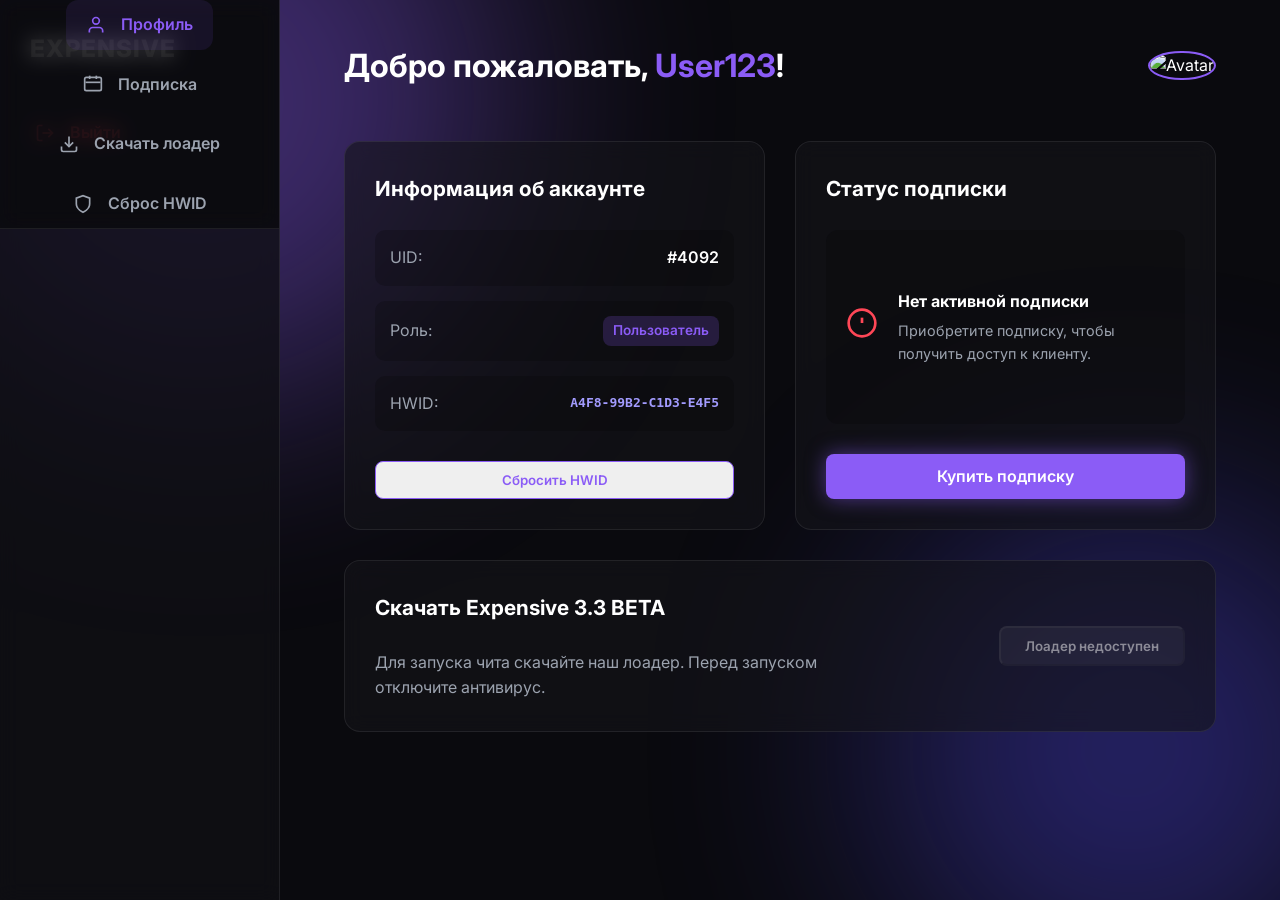
==== dashboard.html @ 33d97d55 "Add Dashboard and Stats" ====
<!DOCTYPE html>
<html lang="ru">
<head>
    <meta charset="UTF-8">
    <meta name="viewport" content="width=device-width, initial-scale=1.0">
    <title>Expensive 3.3 BETA - Личный кабинет</title>
    <link rel="stylesheet" href="style.css">
    <link href="https://fonts.googleapis.com/css2?family=Inter:wght@400;600;800&display=swap" rel="stylesheet">
</head>
<body class="dashboard-body">
    <div class="background-effects">
        <div class="glow-orb orb-1"></div>
        <div class="glow-orb orb-2"></div>
    </div>

    <div class="dashboard-layout">
        <!-- Sidebar -->
        <aside class="sidebar">
            <div class="logo">EXPENSIVE</div>
            <nav class="sidebar-nav">
                <a href="#" class="nav-item active">
                    <svg width="20" height="20" viewBox="0 0 24 24" fill="none" stroke="currentColor" stroke-width="2"><path d="M20 21v-2a4 4 0 0 0-4-4H8a4 4 0 0 0-4 4v2"/><circle cx="12" cy="7" r="4"/></svg>
                    Профиль
                </a>
                <a href="#" class="nav-item">
                    <svg width="20" height="20" viewBox="0 0 24 24" fill="none" stroke="currentColor" stroke-width="2"><rect x="2" y="4" width="20" height="16" rx="2" ry="2"/><line x1="16" y1="2" x2="16" y2="6"/><line x1="8" y1="2" x2="8" y2="6"/><line x1="3" y1="10" x2="21" y2="10"/></svg>
                    Подписка
                </a>
                <a href="#" class="nav-item">
                    <svg width="20" height="20" viewBox="0 0 24 24" fill="none" stroke="currentColor" stroke-width="2"><path d="M21 15v4a2 2 0 0 1-2 2H5a2 2 0 0 1-2-2v-4"/><polyline points="7 10 12 15 17 10"/><line x1="12" y1="15" x2="12" y2="3"/></svg>
                    Скачать лоадер
                </a>
                <a href="#" class="nav-item">
                    <svg width="20" height="20" viewBox="0 0 24 24" fill="none" stroke="currentColor" stroke-width="2"><path d="M12 22s8-4 8-10V5l-8-3-8 3v7c0 6 8 10 8 10z"/></svg>
                    Сброс HWID
                </a>
            </nav>
            <div class="sidebar-footer">
                <a href="index.html" class="nav-item logout">
                    <svg width="20" height="20" viewBox="0 0 24 24" fill="none" stroke="currentColor" stroke-width="2"><path d="M9 21H5a2 2 0 0 1-2-2V5a2 2 0 0 1 2-2h4"/><polyline points="16 17 21 12 16 7"/><line x1="21" y1="12" x2="9" y2="12"/></svg>
                    Выйти
                </a>
            </div>
        </aside>

        <!-- Main Content -->
        <main class="dashboard-main">
            <header class="dashboard-header">
                <h2>Добро пожаловать, <span>User123</span>!</h2>
                <div class="user-avatar">
                    <img src="https://ui-avatars.com/api/?name=User&background=6c5ce7&color=fff" alt="Avatar">
                </div>
            </header>

            <div class="dashboard-grid">
                <!-- User Info Card -->
                <div class="dash-card">
                    <h3>Информация об аккаунте</h3>
                    <div class="info-list">
                        <div class="info-item">
                            <span class="label">UID:</span>
                            <span class="value">#4092</span>
                        </div>
                        <div class="info-item">
                            <span class="label">Роль:</span>
                            <span class="value badge-user">Пользователь</span>
                        </div>
                        <div class="info-item">
                            <span class="label">HWID:</span>
                            <span class="value hwid-hash">A4F8-99B2-C1D3-E4F5</span>
                        </div>
                    </div>
                    <button class="btn btn-outline dash-btn">Сбросить HWID</button>
                </div>

                <!-- Subscription Card -->
                <div class="dash-card sub-card">
                    <h3>Статус подписки</h3>
                    <div class="sub-status">
                        <div class="status-icon inactive">
                            <svg width="32" height="32" viewBox="0 0 24 24" fill="none" stroke="currentColor" stroke-width="2"><circle cx="12" cy="12" r="10"/><line x1="12" y1="8" x2="12" y2="12"/><line x1="12" y1="16" x2="12.01" y2="16"/></svg>
                        </div>
                        <div class="status-text">
                            <h4>Нет активной подписки</h4>
                            <p>Приобретите подписку, чтобы получить доступ к клиенту.</p>
                        </div>
                    </div>
                    <a href="index.html#pricing" class="btn btn-primary dash-btn">Купить подписку</a>
                </div>

                <!-- Download Card -->
                <div class="dash-card download-card full-width">
                    <div class="download-content">
                        <h3>Скачать Expensive 3.3 BETA</h3>
                        <p>Для запуска чита скачайте наш лоадер. Перед запуском отключите антивирус.</p>
                    </div>
                    <button class="btn btn-secondary download-btn" disabled>Лоадер недоступен</button>
                </div>
            </div>
        </main>
    </div>
</body>
</html>
---- style.css ----
:root {
    --bg-main: #0a0a0e;
    --bg-card: rgba(20, 20, 26, 0.6);
    --primary: #8b5cf6;
    --primary-glow: rgba(139, 92, 246, 0.5);
    --text-main: #ffffff;
    --text-muted: #9ca3af;
    --border: rgba(255, 255, 255, 0.08);
}

* {
    margin: 0;
    padding: 0;
    box-sizing: border-box;
    font-family: 'Inter', sans-serif;
}

body {
    background-color: var(--bg-main);
    color: var(--text-main);
    overflow-x: hidden;
    line-height: 1.6;
}

/* Background Orbs */
.background-effects {
    position: fixed;
    top: 0; left: 0; width: 100vw; height: 100vh;
    z-index: -1;
    overflow: hidden;
}
.glow-orb {
    position: absolute;
    border-radius: 50%;
    filter: blur(120px);
    opacity: 0.4;
}
.orb-1 {
    width: 600px; height: 600px;
    background: var(--primary);
    top: -200px; left: -100px;
}
.orb-2 {
    width: 500px; height: 500px;
    background: #4f46e5;
    bottom: -100px; right: -100px;
}

/* Navigation */
nav {
    display: flex;
    justify-content: space-between;
    align-items: center;
    padding: 20px 5%;
    background: rgba(10, 10, 14, 0.7);
    backdrop-filter: blur(10px);
    position: fixed;
    width: 100%;
    top: 0;
    z-index: 100;
    border-bottom: 1px solid var(--border);
}
.logo {
    font-weight: 800;
    font-size: 1.5rem;
    letter-spacing: 1px;
}
.logo span {
    color: var(--primary);
    font-size: 1rem;
    vertical-align: top;
    margin-left: 5px;
}
.nav-links {
    display: flex;
    list-style: none;
    gap: 30px;
}
.nav-links a {
    color: var(--text-muted);
    text-decoration: none;
    transition: color 0.3s;
    font-weight: 600;
}
.nav-links a:hover {
    color: var(--text-main);
}

/* Buttons */
.btn {
    padding: 10px 24px;
    border-radius: 8px;
    text-decoration: none;
    font-weight: 600;
    transition: all 0.3s ease;
    cursor: pointer;
    display: inline-block;
}
.btn-primary {
    background: var(--primary);
    color: white;
    box-shadow: 0 0 20px var(--primary-glow);
}
.btn-primary:hover {
    box-shadow: 0 0 30px var(--primary-glow);
    transform: translateY(-2px);
}
.btn-secondary {
    background: rgba(255, 255, 255, 0.1);
    color: white;
}
.btn-secondary:hover {
    background: rgba(255, 255, 255, 0.15);
}
.btn-outline {
    border: 1px solid var(--primary);
    color: var(--primary);
}
.btn-outline:hover {
    background: var(--primary);
    color: white;
    box-shadow: 0 0 15px var(--primary-glow);
}

/* Hero Section */
.hero {
    height: 100vh;
    display: flex;
    align-items: center;
    justify-content: center;
    text-align: center;
    padding: 0 20px;
}
.badge {
    display: inline-block;
    padding: 6px 12px;
    border-radius: 20px;
    background: rgba(139, 92, 246, 0.15);
    color: var(--primary);
    font-size: 0.85rem;
    font-weight: 800;
    margin-bottom: 20px;
    border: 1px solid var(--primary-glow);
}
.hero h1 {
    font-size: 4rem;
    font-weight: 800;
    line-height: 1.1;
    margin-bottom: 20px;
}
.hero p {
    color: var(--text-muted);
    font-size: 1.2rem;
    max-width: 600px;
    margin: 0 auto 30px auto;
}
.cta-buttons {
    display: flex;
    gap: 15px;
    justify-content: center;
}

/* Shared Sections */
section {
    padding: 100px 5%;
}
.section-title {
    text-align: center;
    font-size: 2.5rem;
    margin-bottom: 60px;
}
.section-title span {
    color: var(--primary);
}

/* Features */
.feature-grid {
    display: grid;
    grid-template-columns: repeat(auto-fit, minmax(300px, 1fr));
    gap: 30px;
    max-width: 1200px;
    margin: 0 auto;
}
.feature-card {
    background: var(--bg-card);
    border: 1px solid var(--border);
    padding: 40px;
    border-radius: 16px;
    backdrop-filter: blur(10px);
    transition: transform 0.3s, border-color 0.3s;
}
.feature-card:hover {
    transform: translateY(-5px);
    border-color: var(--primary);
}
.feature-card .icon {
    font-size: 2.5rem;
    margin-bottom: 20px;
}
.feature-card h3 {
    margin-bottom: 10px;
    font-size: 1.3rem;
}
.feature-card p {
    color: var(--text-muted);
}

/* Pricing */
.pricing-grid {
    display: grid;
    grid-template-columns: repeat(auto-fit, minmax(300px, 1fr));
    gap: 30px;
    max-width: 1000px;
    margin: 0 auto;
}
.price-card {
    background: var(--bg-card);
    border: 1px solid var(--border);
    padding: 40px;
    border-radius: 16px;
    backdrop-filter: blur(10px);
    text-align: center;
    position: relative;
    display: flex;
    flex-direction: column;
}
.price-card.popular {
    border-color: var(--primary);
    transform: scale(1.05);
    box-shadow: 0 0 30px rgba(139, 92, 246, 0.1);
}
.popular-badge {
    position: absolute;
    top: -12px;
    left: 50%;
    transform: translateX(-50%);
    background: var(--primary);
    color: white;
    padding: 4px 12px;
    border-radius: 20px;
    font-size: 0.8rem;
    font-weight: 800;
}
.price-card h3 {
    font-size: 1.5rem;
    margin-bottom: 15px;
}
.price-card .price {
    font-size: 2.5rem;
    font-weight: 800;
    margin-bottom: 30px;
}
.price-card .price span {
    font-size: 1rem;
    color: var(--text-muted);
}
.price-card ul {
    list-style: none;
    margin-bottom: 30px;
    flex-grow: 1;
}
.price-card ul li {
    margin-bottom: 15px;
    color: var(--text-muted);
}
.price-card .btn {
    width: 100%;
}

/* Footer */
footer {
    border-top: 1px solid var(--border);
    padding: 40px 5%;
    display: flex;
    justify-content: space-between;
    align-items: center;
    background: rgba(10, 10, 14, 0.8);
}
footer .logo {
    font-size: 1.2rem;
}
footer p {
    color: var(--text-muted);
    font-size: 0.9rem;
}
.socials a {
    color: var(--text-muted);
    text-decoration: none;
    margin-left: 20px;
    transition: color 0.3s;
}
.socials a:hover {
    color: var(--primary);
}

/* Responsive */
@media (max-width: 768px) {
    .nav-links { display: none; }
    .hero h1 { font-size: 2.5rem; }
    .price-card.popular { transform: scale(1); }
    footer { flex-direction: column; gap: 20px; text-align: center; }
}

/* Stats Bar */
.stats-bar {
    padding: 40px 5%;
    border-bottom: 1px solid var(--border);
    border-top: 1px solid var(--border);
    background: rgba(10, 10, 14, 0.5);
}
.stats-container {
    max-width: 1200px;
    margin: 0 auto;
    display: flex;
    justify-content: space-between;
    align-items: center;
    flex-wrap: wrap;
    gap: 20px;
}
.stat-item {
    display: flex;
    align-items: center;
    gap: 15px;
}
.stat-info h4 {
    font-size: 0.9rem;
    color: var(--text-muted);
    font-weight: 600;
}
.stat-info p {
    font-size: 1.5rem;
    font-weight: 800;
    color: var(--text-light);
}
.stat-divider {
    width: 1px;
    height: 40px;
    background: var(--border);
}

/* Video Review */
.video-review {
    text-align: center;
}
.section-subtitle {
    color: var(--text-muted);
    font-size: 1.1rem;
    margin-top: -40px;
    margin-bottom: 60px;
}
.video-container {
    max-width: 1000px;
    margin: 0 auto;
    border-radius: 16px;
    overflow: hidden;
    border: 1px solid var(--border);
    box-shadow: 0 10px 40px rgba(0, 0, 0, 0.5);
}
.video-placeholder {
    width: 100%;
    aspect-ratio: 16 / 9;
    background: linear-gradient(rgba(10, 10, 14, 0.7), rgba(10, 10, 14, 0.7)), url('https://images.unsplash.com/photo-1542751371-adc38448a05e?ixlib=rb-1.2.1&auto=format&fit=crop&w=1920&q=80') center/cover;
    display: flex;
    flex-direction: column;
    justify-content: center;
    align-items: center;
    color: var(--text-muted);
}
.play-btn {
    width: 80px;
    height: 80px;
    background: var(--primary);
    border-radius: 50%;
    display: flex;
    justify-content: center;
    align-items: center;
    margin-bottom: 20px;
    cursor: pointer;
    transition: transform 0.3s, box-shadow 0.3s;
}
.play-btn:hover {
    transform: scale(1.1);
    box-shadow: 0 0 30px rgba(139, 92, 246, 0.5);
}
.play-btn svg {
    margin-left: 5px;
}

/* Dashboard Layout */
.dashboard-body {
    overflow-x: hidden;
}
.dashboard-layout {
    display: flex;
    min-height: 100vh;
}
.sidebar {
    width: 280px;
    background: rgba(15, 15, 20, 0.8);
    border-right: 1px solid var(--border);
    backdrop-filter: blur(10px);
    display: flex;
    flex-direction: column;
    padding: 30px 0;
    position: fixed;
    height: 100vh;
    z-index: 100;
}
.sidebar .logo {
    padding: 0 30px;
    margin-bottom: 40px;
    font-size: 1.5rem;
    font-weight: 800;
}
.sidebar-nav {
    display: flex;
    flex-direction: column;
    gap: 10px;
    padding: 0 15px;
    flex-grow: 1;
}
.nav-item {
    display: flex;
    align-items: center;
    gap: 15px;
    padding: 12px 20px;
    color: var(--text-muted);
    text-decoration: none;
    border-radius: 12px;
    transition: all 0.3s;
    font-weight: 600;
}
.nav-item:hover, .nav-item.active {
    background: rgba(139, 92, 246, 0.1);
    color: var(--primary);
}
.sidebar-footer {
    padding: 0 15px;
}
.logout {
    color: #ff4757;
}
.logout:hover {
    background: rgba(255, 71, 87, 0.1);
    color: #ff4757;
}

.dashboard-main {
    margin-left: 280px;
    flex-grow: 1;
    padding: 40px 5%;
}
.dashboard-header {
    display: flex;
    justify-content: space-between;
    align-items: center;
    margin-bottom: 50px;
}
.dashboard-header h2 {
    font-size: 2rem;
}
.dashboard-header h2 span {
    color: var(--primary);
}
.user-avatar img {
    width: 50px;
    height: 50px;
    border-radius: 50%;
    border: 2px solid var(--primary);
}

.dashboard-grid {
    display: grid;
    grid-template-columns: repeat(auto-fit, minmax(350px, 1fr));
    gap: 30px;
}
.dash-card {
    background: var(--bg-card);
    border: 1px solid var(--border);
    padding: 30px;
    border-radius: 16px;
    backdrop-filter: blur(10px);
    display: flex;
    flex-direction: column;
}
.dash-card.full-width {
    grid-column: 1 / -1;
}
.dash-card h3 {
    font-size: 1.3rem;
    margin-bottom: 25px;
}
.info-list {
    display: flex;
    flex-direction: column;
    gap: 15px;
    margin-bottom: 30px;
    flex-grow: 1;
}
.info-item {
    display: flex;
    justify-content: space-between;
    align-items: center;
    padding: 15px;
    background: rgba(0,0,0,0.2);
    border-radius: 10px;
}
.info-item .label {
    color: var(--text-muted);
}
.info-item .value {
    font-weight: 600;
}
.badge-user {
    background: rgba(139, 92, 246, 0.2);
    color: var(--primary);
    padding: 4px 10px;
    border-radius: 8px;
    font-size: 0.85rem;
}
.hwid-hash {
    font-family: monospace;
    color: #a29bfe;
}
.sub-status {
    display: flex;
    align-items: center;
    gap: 20px;
    background: rgba(0,0,0,0.2);
    padding: 20px;
    border-radius: 12px;
    margin-bottom: 30px;
    flex-grow: 1;
}
.status-icon.inactive {
    color: #ff4757;
}
.status-text h4 {
    margin-bottom: 5px;
}
.status-text p {
    color: var(--text-muted);
    font-size: 0.9rem;
}
.dash-btn {
    text-align: center;
    width: 100%;
}
.download-card {
    flex-direction: row;
    justify-content: space-between;
    align-items: center;
}
.download-content p {
    color: var(--text-muted);
    max-width: 500px;
}
.download-btn {
    opacity: 0.5;
    cursor: not-allowed;
}
.download-btn:hover {
    transform: none;
    box-shadow: none;
}

@media (max-width: 1024px) {
    .dashboard-layout { flex-direction: column; }
    .sidebar { width: 100%; height: auto; position: static; padding: 20px; }
    .dashboard-main { margin-left: 0; }
    .stat-divider { display: none; }
    .stats-container { flex-direction: column; align-items: flex-start; }
    .download-card { flex-direction: column; text-align: center; gap: 20px; }
}
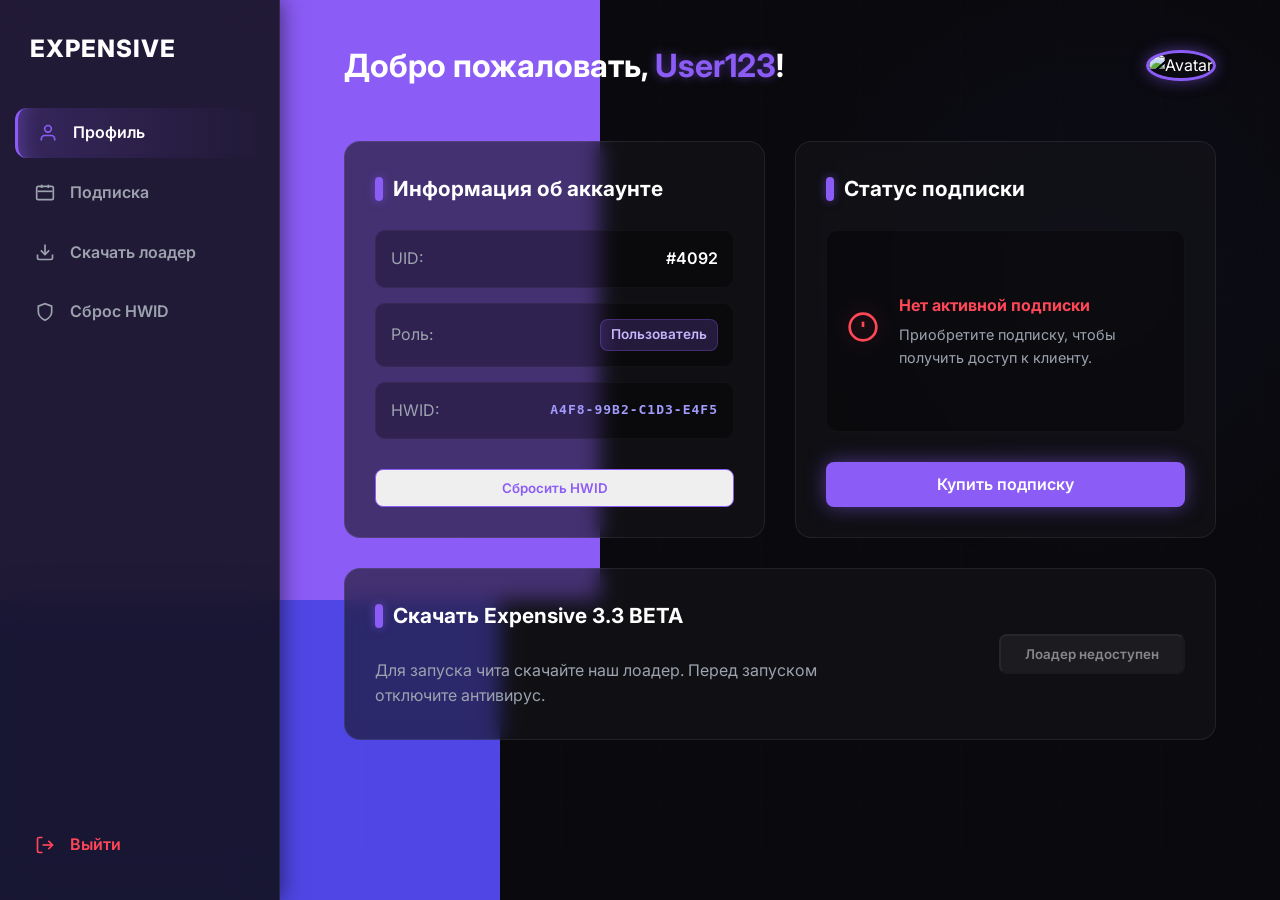
==== commit 528dacb5: "Add animations and fix sidebar overlap" ====
--- a/dashboard.html
+++ b/dashboard.html
@@ -99,5 +99,6 @@
             </div>
         </main>
     </div>
+    <script src="script.js"></script>
 </body>
 </html>
--- a/style.css
+++ b/style.css
@@ -22,18 +22,49 @@
     line-height: 1.6;
 }
 
-/* Background Orbs */
+/* Background Orbs & Shader */
 .background-effects {
     position: fixed;
     top: 0; left: 0; width: 100vw; height: 100vh;
     z-index: -1;
     overflow: hidden;
+    background: 
+        radial-gradient(circle at 15% 50%, rgba(139, 92, 246, 0.05), transparent 25%),
+        radial-gradient(circle at 85% 30%, rgba(79, 70, 229, 0.05), transparent 25%);
+}
+.background-effects::after {
+    content: '';
+    position: absolute;
+    top: 0; left: 0; width: 100%; height: 100%;
+    background-image: 
+        linear-gradient(rgba(255, 255, 255, 0.03) 1px, transparent 1px),
+        linear-gradient(90deg, rgba(255, 255, 255, 0.03) 1px, transparent 1px);
+    background-size: 50px 50px;
+    opacity: 0.3;
+    pointer-events: none;
+    perspective: 1000px;
+    transform: rotateX(60deg) translateY(-100px) scale(2);
+    animation: gridMove 20s linear infinite;
+}
+@keyframes gridMove {
+    0% { background-position: 0 0; }
+    100% { background-position: 0 50px; }
+}
+    position: fixed;
+    top: 0; left: 0; width: 100vw; height: 100vh;
+    z-index: -1;
+    overflow: hidden;
 }
 .glow-orb {
     position: absolute;
     border-radius: 50%;
     filter: blur(120px);
-    opacity: 0.4;
+    opacity: 0.5;
+    animation: floatOrb 10s infinite alternate ease-in-out;
+}
+@keyframes floatOrb {
+    0% { transform: translate(0, 0) scale(1); }
+    100% { transform: translate(50px, -50px) scale(1.1); }
 }
 .orb-1 {
     width: 600px; height: 600px;
@@ -47,7 +78,7 @@
 }
 
 /* Navigation */
-nav {
+.main-nav {
     display: flex;
     justify-content: space-between;
     align-items: center;
@@ -187,11 +218,26 @@
     padding: 40px;
     border-radius: 16px;
     backdrop-filter: blur(10px);
-    transition: transform 0.3s, border-color 0.3s;
+    transition: all 0.3s cubic-bezier(0.25, 0.8, 0.25, 1);
+    transform-style: preserve-3d;
+    position: relative;
+    overflow: hidden;
+}
+.feature-card::before {
+    content: '';
+    position: absolute;
+    top: -50%; left: -50%; width: 200%; height: 200%;
+    background: radial-gradient(circle, rgba(139, 92, 246, 0.1) 0%, transparent 60%);
+    opacity: 0;
+    transition: opacity 0.3s;
+    pointer-events: none;
+}
+.feature-card:hover::before {
+    opacity: 1;
 }
 .feature-card:hover {
-    transform: translateY(-5px);
     border-color: var(--primary);
+    box-shadow: 0 20px 40px rgba(0,0,0,0.4), 0 0 20px var(--primary-glow);
 }
 .feature-card .icon {
     font-size: 2.5rem;
@@ -254,14 +300,19 @@
     font-size: 1rem;
     color: var(--text-muted);
 }
-.price-card ul {
+.price-card ul.price-features {
     list-style: none;
     margin-bottom: 30px;
     flex-grow: 1;
-}
-.price-card ul li {
+    text-align: left;
+    padding: 0 20px;
+}
+.price-card ul.price-features li {
     margin-bottom: 15px;
     color: var(--text-muted);
+    display: flex;
+    align-items: center;
+    gap: 10px;
 }
 .price-card .btn {
     width: 100%;
@@ -396,15 +447,16 @@
 }
 .sidebar {
     width: 280px;
-    background: rgba(15, 15, 20, 0.8);
+    background: rgba(15, 15, 20, 0.85);
     border-right: 1px solid var(--border);
-    backdrop-filter: blur(10px);
+    backdrop-filter: blur(20px);
     display: flex;
     flex-direction: column;
     padding: 30px 0;
     position: fixed;
     height: 100vh;
     z-index: 100;
+    box-shadow: 2px 0 20px rgba(0,0,0,0.5);
 }
 .sidebar .logo {
     padding: 0 30px;
@@ -431,8 +483,13 @@
     font-weight: 600;
 }
 .nav-item:hover, .nav-item.active {
-    background: rgba(139, 92, 246, 0.1);
-    color: var(--primary);
+    background: linear-gradient(90deg, rgba(139, 92, 246, 0.2), transparent);
+    color: var(--text-main);
+    border-left: 3px solid var(--primary);
+    box-shadow: inset 20px 0 20px -20px var(--primary-glow);
+}
+.nav-item.active svg {
+    stroke: var(--primary);
 }
 .sidebar-footer {
     padding: 0 15px;
@@ -443,6 +500,7 @@
 .logout:hover {
     background: rgba(255, 71, 87, 0.1);
     color: #ff4757;
+    border-left: 3px solid #ff4757;
 }
 
 .dashboard-main {
@@ -461,12 +519,14 @@
 }
 .dashboard-header h2 span {
     color: var(--primary);
+    text-shadow: 0 0 10px var(--primary-glow);
 }
 .user-avatar img {
-    width: 50px;
-    height: 50px;
+    width: 60px;
+    height: 60px;
     border-radius: 50%;
-    border: 2px solid var(--primary);
+    border: 3px solid var(--primary);
+    box-shadow: 0 0 15px var(--primary-glow);
 }
 
 .dashboard-grid {
@@ -475,13 +535,18 @@
     gap: 30px;
 }
 .dash-card {
-    background: var(--bg-card);
+    background: rgba(20, 20, 26, 0.6);
     border: 1px solid var(--border);
     padding: 30px;
     border-radius: 16px;
     backdrop-filter: blur(10px);
     display: flex;
     flex-direction: column;
+    transition: transform 0.3s, box-shadow 0.3s, border-color 0.3s;
+}
+.dash-card:hover {
+    border-color: rgba(139, 92, 246, 0.3);
+    box-shadow: 0 10px 30px rgba(0,0,0,0.5);
 }
 .dash-card.full-width {
     grid-column: 1 / -1;
@@ -489,6 +554,18 @@
 .dash-card h3 {
     font-size: 1.3rem;
     margin-bottom: 25px;
+    display: flex;
+    align-items: center;
+    gap: 10px;
+}
+.dash-card h3::before {
+    content: '';
+    display: inline-block;
+    width: 8px;
+    height: 24px;
+    background: var(--primary);
+    border-radius: 4px;
+    box-shadow: 0 0 10px var(--primary-glow);
 }
 .info-list {
     display: flex;
@@ -502,8 +579,9 @@
     justify-content: space-between;
     align-items: center;
     padding: 15px;
-    background: rgba(0,0,0,0.2);
+    background: rgba(0,0,0,0.3);
     border-radius: 10px;
+    border: 1px solid rgba(255,255,255,0.03);
 }
 .info-item .label {
     color: var(--text-muted);
@@ -513,30 +591,35 @@
 }
 .badge-user {
     background: rgba(139, 92, 246, 0.2);
-    color: var(--primary);
+    color: #c4b5fd;
     padding: 4px 10px;
     border-radius: 8px;
     font-size: 0.85rem;
+    border: 1px solid rgba(139, 92, 246, 0.3);
 }
 .hwid-hash {
     font-family: monospace;
     color: #a29bfe;
+    letter-spacing: 1px;
 }
 .sub-status {
     display: flex;
     align-items: center;
     gap: 20px;
-    background: rgba(0,0,0,0.2);
+    background: rgba(0,0,0,0.3);
     padding: 20px;
     border-radius: 12px;
     margin-bottom: 30px;
     flex-grow: 1;
+    border: 1px solid rgba(255,255,255,0.03);
 }
 .status-icon.inactive {
     color: #ff4757;
+    filter: drop-shadow(0 0 10px rgba(255, 71, 87, 0.3));
 }
 .status-text h4 {
     margin-bottom: 5px;
+    color: #ff4757;
 }
 .status-text p {
     color: var(--text-muted);
@@ -566,8 +649,13 @@
 
 @media (max-width: 1024px) {
     .dashboard-layout { flex-direction: column; }
-    .sidebar { width: 100%; height: auto; position: static; padding: 20px; }
-    .dashboard-main { margin-left: 0; }
+    .sidebar { width: 100%; height: auto; position: relative; padding: 20px; flex-direction: column; z-index: 100; }
+    .sidebar .logo { margin-bottom: 20px; padding: 0; text-align: center; }
+    .sidebar-nav { flex-direction: row; flex-wrap: wrap; justify-content: center; gap: 10px; }
+    .nav-item { padding: 8px 15px; font-size: 0.9rem; }
+    .sidebar-footer { text-align: center; margin-top: 15px; }
+    .dashboard-main { margin-left: 0; padding: 20px 5%; margin-top: 20px; }
+    .dashboard-header { flex-direction: column; text-align: center; gap: 20px; }
     .stat-divider { display: none; }
     .stats-container { flex-direction: column; align-items: flex-start; }
     .download-card { flex-direction: column; text-align: center; gap: 20px; }
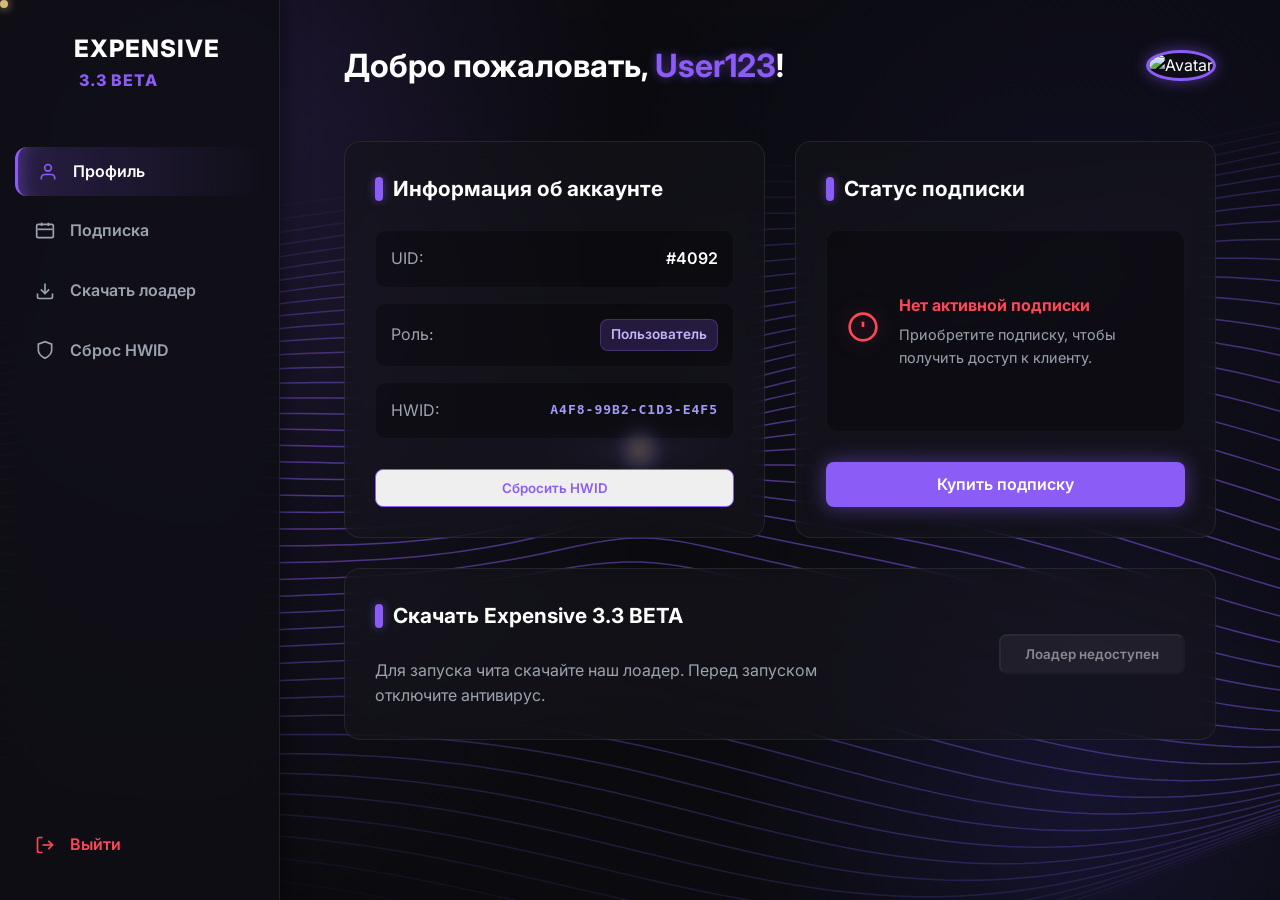
==== commit 44ee8e9c: "Add custom liquid cursor, grain overlay, and 3D Three.js logo" ====
--- a/dashboard.html
+++ b/dashboard.html
@@ -6,9 +6,11 @@
     <title>Expensive 3.3 BETA - Личный кабинет</title>
     <link rel="stylesheet" href="style.css">
     <link href="https://fonts.googleapis.com/css2?family=Inter:wght@400;600;800&display=swap" rel="stylesheet">
+    <script src="https://cdnjs.cloudflare.com/ajax/libs/three.js/r128/three.min.js"></script>
 </head>
 <body class="dashboard-body">
     <div class="background-effects">
+        <div class="grain"></div>
         <div class="glow-orb orb-1"></div>
         <div class="glow-orb orb-2"></div>
     </div>
@@ -16,7 +18,10 @@
     <div class="dashboard-layout">
         <!-- Sidebar -->
         <aside class="sidebar">
-            <div class="logo">EXPENSIVE</div>
+            <div class="logo" style="display: flex; align-items: center; gap: 10px;">
+            <canvas id="navLogo3d" style="width: 34px; height: 34px; pointer-events: auto; cursor: pointer;"></canvas>
+            <div>EXPENSIVE <span>3.3 BETA</span></div>
+        </div>
             <nav class="sidebar-nav">
                 <a href="#" class="nav-item active">
                     <svg width="20" height="20" viewBox="0 0 24 24" fill="none" stroke="currentColor" stroke-width="2"><path d="M20 21v-2a4 4 0 0 0-4-4H8a4 4 0 0 0-4 4v2"/><circle cx="12" cy="7" r="4"/></svg>
--- a/style.css
+++ b/style.css
@@ -29,52 +29,30 @@
     z-index: -1;
     overflow: hidden;
     background: 
-        radial-gradient(circle at 15% 50%, rgba(139, 92, 246, 0.05), transparent 25%),
-        radial-gradient(circle at 85% 30%, rgba(79, 70, 229, 0.05), transparent 25%);
-}
-.background-effects::after {
-    content: '';
-    position: absolute;
-    top: 0; left: 0; width: 100%; height: 100%;
-    background-image: 
-        linear-gradient(rgba(255, 255, 255, 0.03) 1px, transparent 1px),
-        linear-gradient(90deg, rgba(255, 255, 255, 0.03) 1px, transparent 1px);
-    background-size: 50px 50px;
-    opacity: 0.3;
-    pointer-events: none;
-    perspective: 1000px;
-    transform: rotateX(60deg) translateY(-100px) scale(2);
-    animation: gridMove 20s linear infinite;
-}
-@keyframes gridMove {
-    0% { background-position: 0 0; }
-    100% { background-position: 0 50px; }
-}
-    position: fixed;
-    top: 0; left: 0; width: 100vw; height: 100vh;
-    z-index: -1;
-    overflow: hidden;
+        radial-gradient(circle at 15% 50%, rgba(139, 92, 246, 0.08), transparent 40%),
+        radial-gradient(circle at 85% 30%, rgba(79, 70, 229, 0.08), transparent 40%),
+        linear-gradient(to bottom, rgba(10, 10, 14, 0.9), rgba(10, 10, 14, 1));
 }
 .glow-orb {
     position: absolute;
     border-radius: 50%;
-    filter: blur(120px);
-    opacity: 0.5;
     animation: floatOrb 10s infinite alternate ease-in-out;
+    pointer-events: none;
+    z-index: 1;
 }
 @keyframes floatOrb {
     0% { transform: translate(0, 0) scale(1); }
     100% { transform: translate(50px, -50px) scale(1.1); }
 }
 .orb-1 {
-    width: 600px; height: 600px;
-    background: var(--primary);
-    top: -200px; left: -100px;
+    width: 1000px; height: 1000px;
+    background: radial-gradient(circle, rgba(139, 92, 246, 0.15) 0%, transparent 60%);
+    top: -400px; left: -300px;
 }
 .orb-2 {
-    width: 500px; height: 500px;
-    background: #4f46e5;
-    bottom: -100px; right: -100px;
+    width: 800px; height: 800px;
+    background: radial-gradient(circle, rgba(79, 70, 229, 0.15) 0%, transparent 60%);
+    bottom: -300px; right: -200px;
 }
 
 /* Navigation */
@@ -269,11 +247,20 @@
     position: relative;
     display: flex;
     flex-direction: column;
+    transition: all 0.3s cubic-bezier(0.25, 0.8, 0.25, 1);
+    transform-style: preserve-3d;
+}
+.price-card:hover {
+    border-color: var(--primary);
+    box-shadow: 0 10px 40px rgba(139, 92, 246, 0.2), 0 0 15px var(--primary-glow);
 }
 .price-card.popular {
     border-color: var(--primary);
     transform: scale(1.05);
-    box-shadow: 0 0 30px rgba(139, 92, 246, 0.1);
+    box-shadow: 0 0 30px rgba(139, 92, 246, 0.15);
+}
+.price-card.popular:hover {
+    box-shadow: 0 15px 50px rgba(139, 92, 246, 0.3), 0 0 25px var(--primary-glow);
 }
 .popular-badge {
     position: absolute;
@@ -660,3 +647,36 @@
     .stats-container { flex-direction: column; align-items: flex-start; }
     .download-card { flex-direction: column; text-align: center; gap: 20px; }
 }
+/* Custom Cursor */
+@media(pointer:fine){ body, body *{ cursor:none !important; } }
+#cursor-core{
+  position:fixed; top:0; left:0; width:8px; height:8px; border-radius:50%;
+  background: #d9b978; box-shadow:0 0 10px rgba(217,185,120,0.9);
+  z-index:9999; pointer-events:none; transition: background .3s ease;
+}
+#cursor-blob{
+  position:fixed; top:0; left:0; width:46px; height:46px; border-radius:50%;
+  background:radial-gradient(circle, rgba(217,185,120,0.35), rgba(138,123,255,0.14) 55%, transparent 75%);
+  filter:blur(6px); z-index:9998; pointer-events:none;
+  transition: width .2s ease, height .2s ease; mix-blend-mode:screen;
+}
+body.cursor-hover #cursor-blob{ width:78px; height:78px; }
+body.cursor-hover #cursor-core{ background: var(--primary); }
+.click-ripple{
+  position:fixed; z-index:9997; pointer-events:none; width:10px; height:10px; border-radius:50%;
+  border:1.5px solid rgba(217,185,120,0.7);
+  animation:rippleOut .6s ease-out forwards;
+}
+@keyframes rippleOut{ to{ width:120px; height:120px; opacity:0; border-color:transparent; } }
+.trail-dot{
+  position:fixed; z-index:9996; pointer-events:none; width:5px; height:5px; border-radius:50%;
+  background:radial-gradient(circle, rgba(243,217,154,0.9), rgba(138,123,255,0.5));
+  animation:trailFade .6s ease-out forwards;
+}
+@keyframes trailFade{ to{ opacity:0; transform: scale(0.2); } }
+
+/* Grain Background Overlay */
+.grain{
+  position:fixed; inset:0; z-index:1; pointer-events:none; opacity:0.035; mix-blend-mode:overlay;
+  background-image:url("data:image/svg+xml,%3Csvg xmlns='http://www.w3.org/2000/svg' width='120' height='120'%3E%3Cfilter id='n'%3E%3CfeTurbulence type='fractalNoise' baseFrequency='0.9' numOctaves='2' stitchTiles='stitch'/%3E%3C/filter%3E%3Crect width='100%25' height='100%25' filter='url(%23n)'/%3E%3C/svg%3E");
+}
